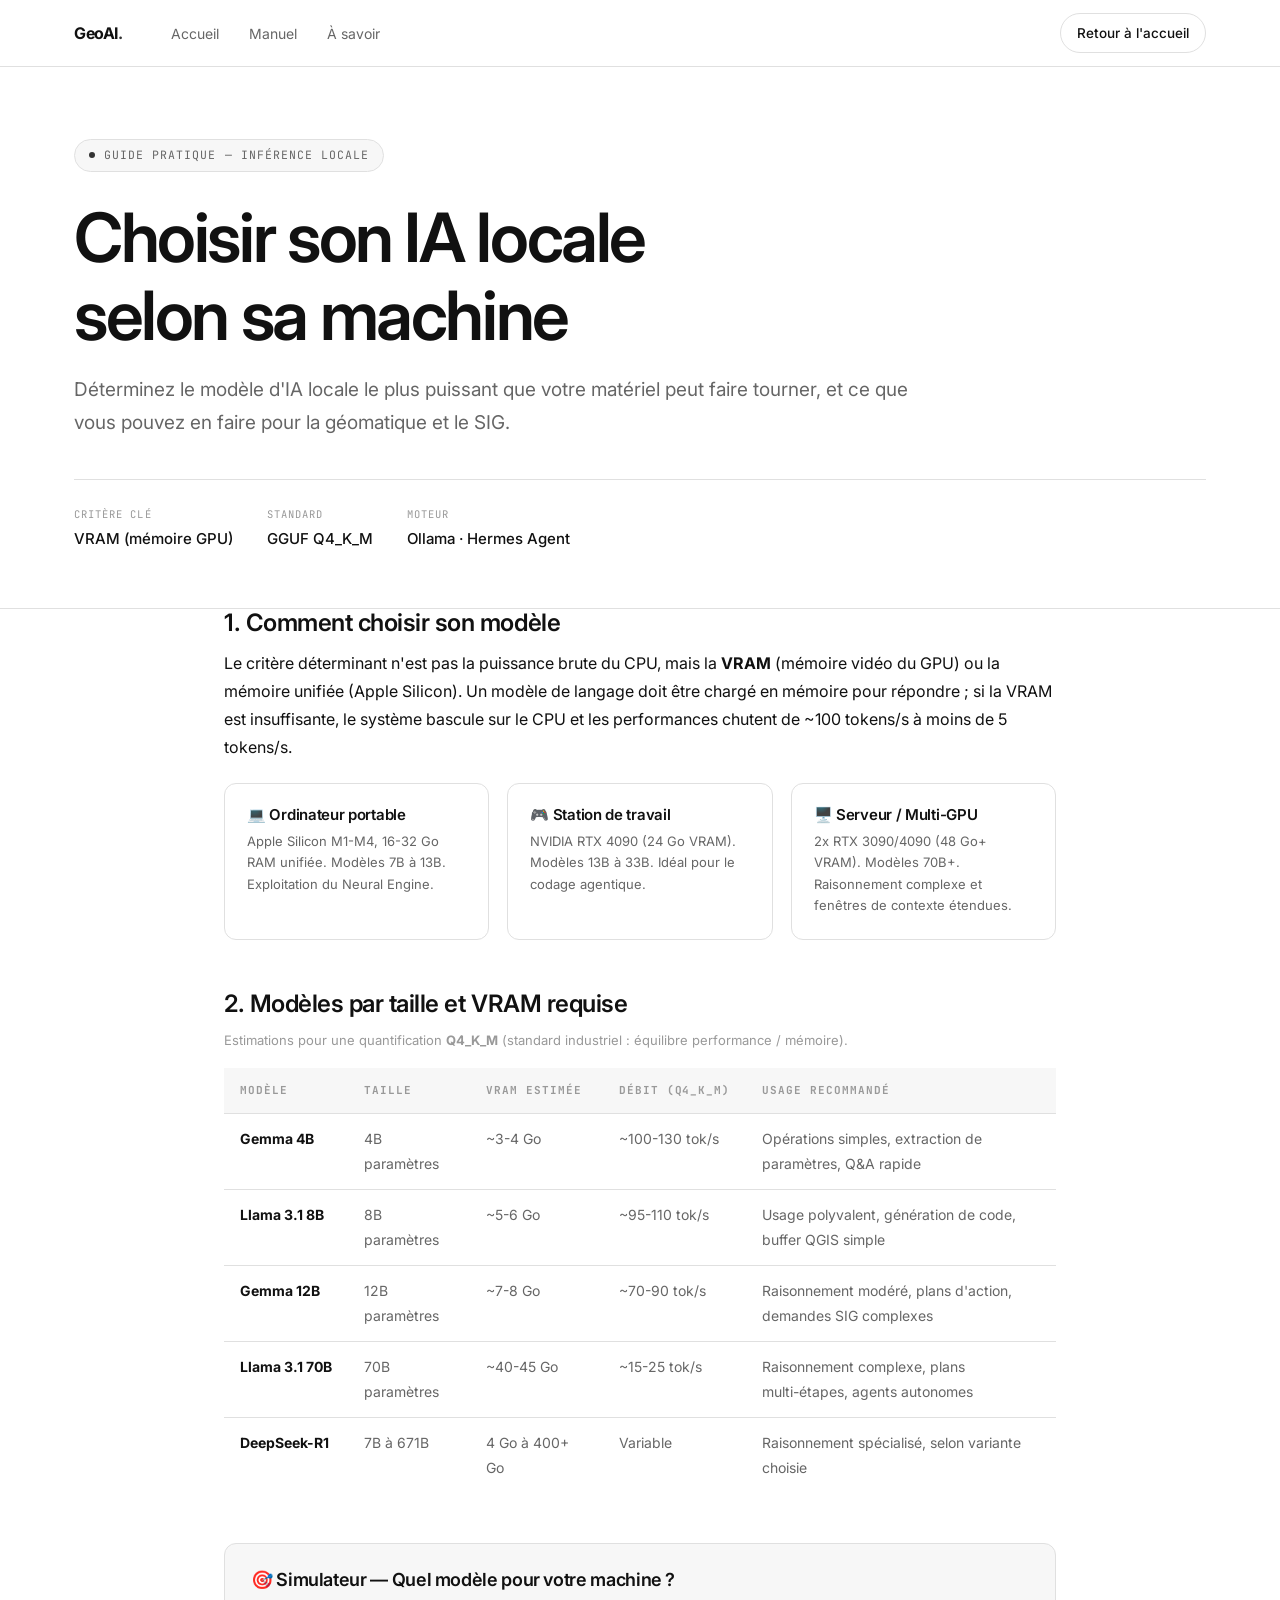
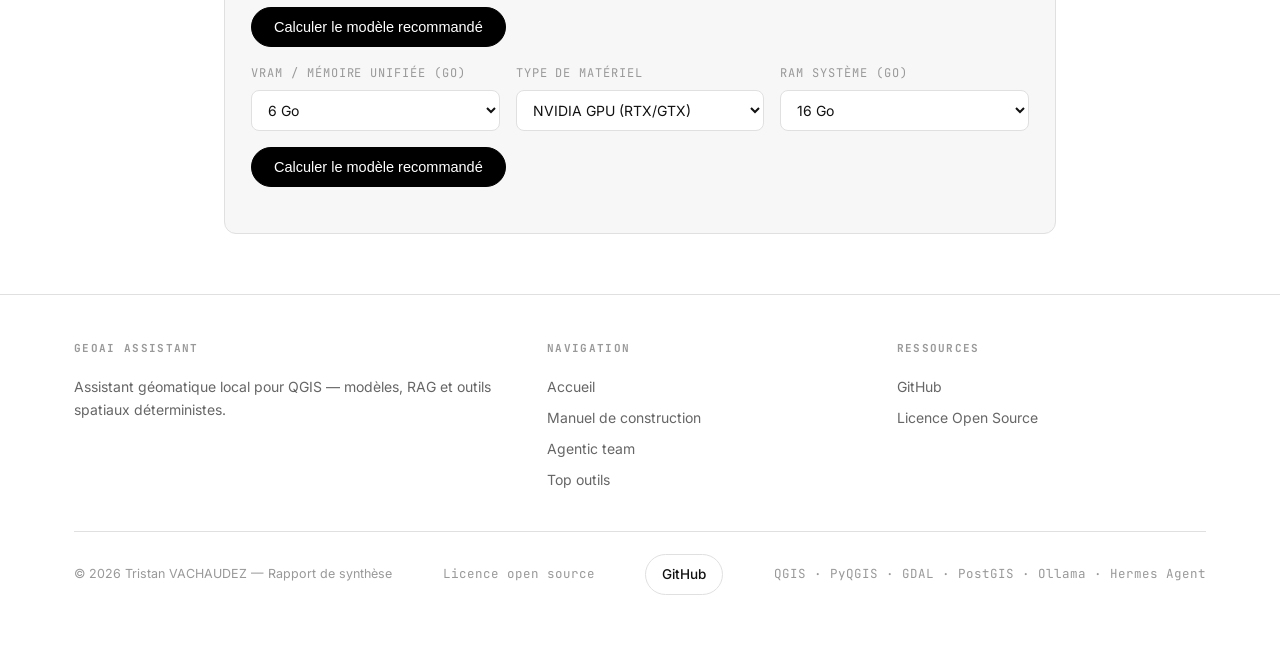
==== choix-ia-locale.html @ 1303be0d "Add files via upload" ====
<!DOCTYPE html>
<html lang="fr">
<head>
  <meta charset="UTF-8" />
  <meta name="viewport" content="width=device-width, initial-scale=1.0" />
  <title>Choisir son IA locale — Selon sa machine et ses besoins</title>
  <meta name="description" content="Guide pour choisir un modèle d'IA locale selon son matériel (VRAM, RAM, GPU) et simulateur interactif pour trouver le modèle le plus puissant adapté." />
  <link rel="preconnect" href="https://fonts.googleapis.com">
  <link rel="preconnect" href="https://fonts.gstatic.com" crossorigin>
  <link href="https://fonts.googleapis.com/css2?family=Inter:wght@400;500;600;700;800&family=JetBrains+Mono:wght@400;500;700&display=swap" rel="stylesheet">
  <link rel="stylesheet" href="css/style.css" />
  <style>
    /* Simulateur spécifique */
    .simulator {
      background: var(--surface);
      border: 1px solid var(--line);
      border-radius: var(--r-lg);
      padding: 26px;
      margin-top: 30px;
    }
    .simulator h3 {
      font-size: 18px;
      margin-bottom: 16px;
      color: var(--text);
    }
    .sim-form {
      display: grid;
      grid-template-columns: repeat(auto-fit, minmax(200px, 1fr));
      gap: 16px;
      margin-bottom: 20px;
    }
    .sim-field {
      display: flex;
      flex-direction: column;
      gap: 6px;
    }
    .sim-field label {
      font-size: 12px;
      font-family: var(--mono);
      text-transform: uppercase;
      letter-spacing: .08em;
      color: var(--text-3);
    }
    .sim-field select, .sim-field input {
      padding: 10px 12px;
      border: 1px solid var(--line);
      border-radius: var(--r-md);
      background: #fff;
      font-size: 14px;
      color: var(--text);
      font-family: var(--sans);
    }
    .sim-btn {
      grid-column: 1 / -1;
      width: fit-content;
    }
    .sim-result {
      margin-top: 24px;
      padding: 20px;
      background: #fff;
      border: 1px solid var(--line);
      border-radius: var(--r-lg);
      display: none;
    }
    .sim-result.show { display: block; }
    .result-badge {
      display: inline-flex;
      align-items: center;
      gap: 8px;
      padding: 6px 12px;
      background: var(--ink);
      color: #fff;
      border-radius: var(--r-pill);
      font-size: 12px;
      font-weight: 700;
      font-family: var(--mono);
      letter-spacing: .06em;
      margin-bottom: 12px;
    }
    .result-model {
      font-size: 26px;
      font-weight: 800;
      letter-spacing: -0.02em;
      margin-bottom: 6px;
      color: var(--text);
    }
    .result-vram {
      font-family: var(--mono);
      font-size: 13px;
      color: var(--text-3);
      margin-bottom: 16px;
    }
    .result-tasks {
      margin-top: 16px;
    }
    .result-tasks h4 {
      font-size: 14px;
      color: var(--text-3);
      text-transform: uppercase;
      letter-spacing: .08em;
      margin-bottom: 10px;
      font-family: var(--mono);
    }
    .result-tasks ul {
      list-style: none;
      padding: 0;
      margin: 0;
      display: grid;
      grid-template-columns: repeat(auto-fit, minmax(200px, 1fr));
      gap: 10px;
    }
    .result-tasks li {
      font-size: 13px;
      color: var(--text-2);
      padding: 8px 12px;
      background: #f7f7f7;
      border: 1px solid var(--line);
      border-radius: var(--r-md);
    }
    .warning {
      margin-top: 16px;
      font-size: 12.5px;
      color: var(--text-3);
      font-style: italic;
    }
  </style>
</head>
<body>

  <!-- ===================== NAV ===================== -->
  <header class="nav">
    <div class="wrap nav-in">
      <a href="index.html" class="brand">
        <div>GeoAI<span>.</span></div>
      </a>
      <ul class="nav-links">
        <li><a href="index.html">Accueil</a></li>
        <li><a href="manuel.html">Manuel</a></li>
        <li class="dropdown">
          <a href="#" class="dropdown-toggle">À savoir</a>
          <ul class="dropdown-menu">
            <li><a href="top-outils.html">Top outils</a></li>
            <li><a href="agentic-team.html">Agentic team</a></li>
            <li><a href="choix-ia-locale.html" class="active">Choisir son IA locale</a></li>
          </ul>
        </li>
      </ul>
      <div class="nav-right">
        <a href="index.html" class="btn btn-ghost btn-sm">Retour à l'accueil</a>
      </div>
    </div>
  </header>

  <!-- ===================== HERO ===================== -->
  <section class="hero" style="padding: 72px 0 56px; border-bottom: 1px solid var(--line);">
    <div class="wrap hero-inner">
      <span class="eyebrow"><span class="dot"></span>Guide pratique — Inférence locale</span>
      <h1>Choisir son IA locale<br>selon sa machine</h1>
      <p class="lead" style="max-width: 72ch;">
        Déterminez le modèle d'IA locale le plus puissant que votre matériel peut faire tourner, et ce que vous pouvez en faire pour la géomatique et le SIG.
      </p>
      <div class="hero-meta" style="margin-top: 40px;">
        <div class="m"><div class="k">Critère clé</div><div class="v">VRAM (mémoire GPU)</div></div>
        <div class="m"><div class="k">Standard</div><div class="v">GGUF Q4_K_M</div></div>
        <div class="m"><div class="k">Moteur</div><div class="v">Ollama · Hermes Agent</div></div>
      </div>
    </div>
  </section>

  <!-- ===================== CONTENU ===================== -->
  <main class="wrap" style="max-width: 880px;">
    <article style="margin-bottom: 60px; line-height: 1.75;">

      <section id="choisir" style="margin-bottom: 50px;">
        <h2 style="font-size: 24px; margin-bottom: 12px;">1. Comment choisir son modèle</h2>
        <p>
          Le critère déterminant n'est pas la puissance brute du CPU, mais la <strong>VRAM</strong> (mémoire vidéo du GPU) ou la mémoire unifiée (Apple Silicon). Un modèle de langage doit être chargé en mémoire pour répondre ; si la VRAM est insuffisante, le système bascule sur le CPU et les performances chutent de ~100 tokens/s à moins de 5 tokens/s.
        </p>
        <div class="grid g3" style="margin-top: 22px;">
          <div class="card" style="padding: 22px;">
            <h4 style="font-size: 15px; margin-bottom: 8px;">💻 Ordinateur portable</h4>
            <p style="font-size: 13px; color: var(--text-2);">
              Apple Silicon M1-M4, 16-32 Go RAM unifiée. Modèles 7B à 13B. Exploitation du Neural Engine.
            </p>
          </div>
          <div class="card" style="padding: 22px;">
            <h4 style="font-size: 15px; margin-bottom: 8px;">🎮 Station de travail</h4>
            <p style="font-size: 13px; color: var(--text-2);">
              NVIDIA RTX 4090 (24 Go VRAM). Modèles 13B à 33B. Idéal pour le codage agentique.
            </p>
          </div>
          <div class="card" style="padding: 22px;">
            <h4 style="font-size: 15px; margin-bottom: 8px;">🖥️ Serveur / Multi-GPU</h4>
            <p style="font-size: 13px; color: var(--text-2);">
              2x RTX 3090/4090 (48 Go+ VRAM). Modèles 70B+. Raisonnement complexe et fenêtres de contexte étendues.
            </p>
          </div>
        </div>
      </section>

      <section id="tableau" style="margin-bottom: 50px;">
        <h2 style="font-size: 24px; margin-bottom: 12px;">2. Modèles par taille et VRAM requise</h2>
        <p style="font-size: 13px; color: var(--text-3); margin-bottom: 16px;">
          Estimations pour une quantification <strong>Q4_K_M</strong> (standard industriel : équilibre performance / mémoire).
        </p>
        <table>
          <thead>
            <tr>
              <th>Modèle</th>
              <th>Taille</th>
              <th>VRAM estimée</th>
              <th>Débit (Q4_K_M)</th>
              <th>Usage recommandé</th>
            </tr>
          </thead>
          <tbody>
            <tr>
              <td><strong>Gemma 4B</strong></td>
              <td>4B paramètres</td>
              <td>~3-4 Go</td>
              <td>~100-130 tok/s</td>
              <td>Opérations simples, extraction de paramètres, Q&A rapide</td>
            </tr>
            <tr>
              <td><strong>Llama 3.1 8B</strong></td>
              <td>8B paramètres</td>
              <td>~5-6 Go</td>
              <td>~95-110 tok/s</td>
              <td>Usage polyvalent, génération de code, buffer QGIS simple</td>
            </tr>
            <tr>
              <td><strong>Gemma 12B</strong></td>
              <td>12B paramètres</td>
              <td>~7-8 Go</td>
              <td>~70-90 tok/s</td>
              <td>Raisonnement modéré, plans d'action, demandes SIG complexes</td>
            </tr>
            <tr>
              <td><strong>Llama 3.1 70B</strong></td>
              <td>70B paramètres</td>
              <td>~40-45 Go</td>
              <td>~15-25 tok/s</td>
              <td>Raisonnement complexe, plans multi-étapes, agents autonomes</td>
            </tr>
            <tr>
              <td><strong>DeepSeek-R1</strong></td>
              <td>7B à 671B</td>
              <td>4 Go à 400+ Go</td>
              <td>Variable</td>
              <td>Raisonnement spécialisé, selon variante choisie</td>
            </tr>
          </tbody>
        </table>
      </section>

      <!-- SIMULATEUR -->
      <section id="simulateur">
        <div class="simulator">
          <h3>🎯 Simulateur — Quel modèle pour votre machine ?</h3>
          <button type="button" id="btn-calculer-2" class="btn btn-primary" style="margin-bottom: 16px;">Calculer le modèle recommandé</button>
          <div class="sim-form">
            <div class="sim-field">
              <label for="vram">VRAM / Mémoire unifiée (Go)</label>
              <select id="vram">
                <option value="2">2 Go</option>
                <option value="4">4 Go</option>
                <option value="6" selected>6 Go</option>
                <option value="8">8 Go</option>
                <option value="12">12 Go</option>
                <option value="16">16 Go</option>
                <option value="24">24 Go</td>
                <option value="32">32 Go</option>
                <option value="48">48 Go+</option>
              </select>
            </div>
            <div class="sim-field">
              <label for="materiel">Type de matériel</label>
              <select id="materiel">
                <option value="nvidia" selected>NVIDIA GPU (RTX/GTX)</option>
                <option value="apple">Apple Silicon (M1/M2/M3/M4)</option>
                <option value="cpu">CPU uniquement</option>
              </select>
            </div>
            <div class="sim-field">
              <label for="ram">RAM système (Go)</label>
              <select id="ram">
                <option value="8">8 Go</option>
                <option value="16" selected>16 Go</option>
                <option value="32">32 Go</option>
                <option value="64">64 Go+</option>
              </select>
            </div>
            <button type="button" id="btn-calculer" class="btn btn-primary sim-btn">Calculer le modèle recommandé</button>
          </div>

          <div id="resultat" class="sim-result">
            <div class="result-badge" id="badge">Modèle recommandé</div>
            <div class="result-model" id="modele">—</div>
            <div class="result-vram" id="vramInfo">VRAM nécessaire : —</div>
            <div class="result-tasks">
              <h4>Ce que vous pouvez en faire</h4>
              <ul id="taches">
              </ul>
            </div>
            <div class="warning">
              💡 Conseil : commencez par un modèle léger (4B-8B) pour valider votre pipeline, puis montez en puissance selon vos besoins.
            </div>
          </div>
        </div>
      </section>

    </article>
  </main>

  <!-- ===================== FOOTER ===================== -->
  <footer>
    <div class="wrap">
      <div class="foot-grid">
        <div>
          <h5>GeoAI Assistant</h5>
          <span>Assistant géomatique local pour QGIS — modèles, RAG et outils spatiaux déterministes.</span>
        </div>
        <div>
          <h5>Navigation</h5>
          <a href="index.html">Accueil</a>
          <a href="manuel.html">Manuel de construction</a>
          <a href="agentic-team.html">Agentic team</a>
          <a href="top-outils.html">Top outils</a>
        </div>
        <div>
          <h5>Ressources</h5>
          <a href="https://github.com/Tristan14123" target="_blank" rel="noopener noreferrer">GitHub</a>
          <a href="#">Licence Open Source</a>
        </div>
      </div>
      <div class="foot-bottom">
        <span>© 2026 Tristan VACHAUDEZ — Rapport de synthèse</span>
        <span class="mono">Licence open source</span>
        <a href="https://github.com/Tristan14123" target="_blank" rel="noopener noreferrer" class="btn btn-sm btn-ghost">GitHub</a>
        <span class="mono">QGIS · PyQGIS · GDAL · PostGIS · Ollama · Hermes Agent</span>
      </div>
    </div>
  </footer>

  <script>
    document.addEventListener('DOMContentLoaded', function() {
      const btn = document.getElementById('btn-calculer');
      const resultat = document.getElementById('resultat');
      const badge = document.getElementById('badge');
      const modele = document.getElementById('modele');
      const vramInfo = document.getElementById('vramInfo');
      const taches = document.getElementById('taches');

      const recommandations = [
        { vramMax: 3, materiel: 'cpu', modele: 'Gemma 4B (quantifié)', vram: '~2-3 Go', taches: [
          'Extraction de paramètres depuis du langage naturel',
          'Résumé de documents SIG courts',
          'Questions-réponses simples sur vos données',
          'Génération de requêtes SQL basiques'
        ]},
        { vramMax: 5, materiel: 'nvidia', modele: 'Llama 3.1 8B (Q4_K_M)', vram: '~5-6 Go', taches: [
          'Génération de code Python pour PyQGIS',
          'Opérations SIG simples (buffer, clip, reprojection)',
          'Extraction d\'entités depuis des documents',
          'Assistant conversationnel léger'
        ]},
        { vramMax: 5, materiel: 'apple', modele: 'Gemma 12B (Q4_K_M)', vram: '~7-8 Go', taches: [
          'Raisonnement modéré sur des demandes SIG',
          'Génération de plans d\'action structurés',
          'Analyse de petits jeux de données géospatiales',
          'Assistant conversationnel intermédiaire'
        ]},
        { vramMax: 5, materiel: 'cpu', modele: 'Gemma 4B (Q4_K_M)', vram: '~3-4 Go (RAM)', taches: [
          'Extraction de paramètres simples',
          'Requêtes en langage naturel sur des données tabulaires',
          'Génération de scripts SIG basiques'
        ]},
        { vramMax: 9, materiel: 'nvidia', modele: 'Gemma 12B (Q4_K_M)', vram: '~7-8 Go', taches: [
          'Demandes SIG complexes (plusieurs opérations)',
          'Génération de plans de traitement multi-étapes',
          'Analyse topologique modérée',
          'Routage entre modèles légers et lourds'
        ]},
        { vramMax: 9, materiel: 'apple', modele: 'Llama 3.1 8B (Q4_K_M)', vram: '~5-6 Go', taches: [
          'Usage polyvalent (code, analyse, Q&A)',
          'Génération de scripts Python/SIG',
          'Assistant conversationnel robuste'
        ]},
        { vramMax: 9, materiel: 'cpu', modele: 'Llama 3.1 8B (Q4_K_M)', vram: '~5-6 Go (RAM)', taches: [
          'Génération de code et scripts SIG',
          'Analyse de données géographiques modérée',
          'Assistant de développement local'
        ]},
        { vramMax: 17, materiel: 'nvidia', modele: 'Llama 3.1 70B (Q4_K_M)', vram: '~40-45 Go', taches: [
          'Raisonnement complexe sur des pipelines SIG',
          'Plans d\'action multi-étapes avec validation',
          'Orchestration d\'agents géospatiaux',
          'Génération de code avancé et débogage'
        ]},
        { vramMax: 17, materiel: 'apple', modele: 'Llama 3.1 70B (Q4_K_M)', vram: '~40-45 Go (mémoire unifiée)', taches: [
          'Analyse géospatiale avancée',
          'Agents autonomes avec mémoire persistante',
          'Modélisation spatio-temporelle complexe'
        ]},
        { vramMax: 17, materiel: 'cpu', modele: 'Gemma 12B (Q4_K_M)', vram: '~7-8 Go (RAM)', taches: [
          'Demandes SIG complexes',
          'Génération de plans structurés',
          'Analyse modérée de données géographiques'
        ]},
        { vramMax: 999, materiel: 'nvidia', modele: 'Llama 3.1 70B ou DeepSeek-R1 (distillé)', vram: '~40-80+ Go', taches: [
          'Agents autonomes 24/7 avec orchestration multi-agents',
          'Raisonnement de niveau expert sur le territoire',
          'Génération de pipelines SIG complets et autonomes',
          'Mémoire procédurale et Skills Hub (agentskills.io)'
        ]},
        { vramMax: 999, materiel: 'apple', modele: 'Llama 3.1 70B ou cluster de modèles 13B+', vram: '~40-64 Go (mémoire unifiée)', taches: [
          'Infrastructure d\'agents géomatiques autonome',
          'Analyse territoriale complexe et prédictive',
          'Orchestration de traitements SIG lourds'
        ]},
        { vramMax: 999, materiel: 'cpu', modele: 'Llama 3.1 8B (Q4_K_M)', vram: '~5-6 Go (RAM)', taches: [
          'Usage polyvalent limité par la vitesse CPU',
          'Développement et tests locaux',
          'Assistant de codage SIG léger'
        ]}
      ];

      btn.addEventListener('click', function() {
        const vram = parseInt(document.getElementById('vram').value);
        const materiel = document.getElementById('materiel').value;
        const ram = parseInt(document.getElementById('ram').value);

        // Trouver la meilleure recommandation
        let meilleure = null;
        for (const r of recommandations) {
          if (vram >= (r.vramMax - 2) && vram <= r.vramMax && r.materiel === materiel) {
            meilleure = r;
            break;
          }
        }

        // Fallback : prendre la plus proche en VRAM quelle que soit la matière
        if (!meilleure) {
          for (const r of recommandations) {
            if (r.materiel === materiel && vram <= r.vramMax) {
              meilleure = r;
              break;
            }
          }
        }
        if (!meilleure) {
          // Dernier recours : le plus petit modèle
          meilleure = recommandations[0];
        }

        badge.textContent = 'Modèle recommandé';
        modele.textContent = meilleure.modele;
        vramInfo.textContent = 'VRAM nécessaire : ' + meilleure.vram;
        taches.innerHTML = meilleure.taches.map(t => '<li>' + t + '</li>').join('');

        resultat.classList.add('show');
        resultat.scrollIntoView({ behavior: 'smooth', block: 'start' });
      });
    });
  </script>
</body>
</html>
---- css/style.css ----
/* ============================================================
   GeoAI Assistant — Design System
   Thème : blanc épuré · notice technique · manuel LEGO
   ============================================================ */

:root {
  /* surfaces */
  --bg:        #ffffff;
  --surface:   #f7f7f7;
  --panel:     #ffffff;
  --panel-2:   #f2f2f2;

  /* lines */
  --line:      #e0e0e0;
  --line-strong: #cccccc;
  --line-hover: #b8b8b8;

  /* ink */
  --text:      #111111;
  --text-2:    #666666;
  --text-3:    #999999;

  /* accent — noir / gris pour le côté notice technique */
  --ink:       #000000;
  --ink-2:     #333333;

  /* geometry */
  --r-sm: 6px;
  --r-md: 8px;
  --r-lg: 12px;
  --r-pill: 999px;

  /* rhythm */
  --space: 8px;
  --wrap: 1180px;

  /* type */
  --sans: 'Inter', system-ui, -apple-system, 'Segoe UI', Roboto, sans-serif;
  --mono: 'JetBrains Mono', ui-monospace, SFMono-Regular, Menlo, Consolas, monospace;

  /* shadows */
  --shadow-1: 0 1px 2px rgba(0,0,0,.04);
  --shadow-2: 0 8px 24px -8px rgba(0,0,0,.06);
}

* { box-sizing: border-box; }

html { scroll-behavior: smooth; }

body {
  margin: 0;
  background: var(--bg);
  color: var(--text);
  font-family: var(--sans);
  font-size: 16px;
  line-height: 1.65;
  -webkit-font-smoothing: antialiased;
  overflow-x: hidden;
}

::selection { background: rgba(0,0,0,.12); }

h1, h2, h3, h4 { margin: 0; font-weight: 600; letter-spacing: -0.02em; line-height: 1.15; }
p { margin: 0; }
a { color: inherit; text-decoration: none; }
ul { margin: 0; padding: 0; list-style: none; }

.wrap { width: 100%; max-width: var(--wrap); margin: 0 auto; padding: 0 24px; }
.wrap-wide { max-width: 1400px; }

/* ============================ NAV ============================ */
.nav {
  position: sticky;
  top: 0;
  z-index: 50;
  background: var(--bg);
  border-bottom: 1px solid var(--line);
}
.nav-in {
  display: flex;
  align-items: center;
  gap: 28px;
  height: 66px;
}
.brand { display: flex; align-items: center; gap: 11px; font-weight: 700; letter-spacing: -0.03em; }
.brand-mark {
  width: 34px; height: 34px; border-radius: 9px;
  display: grid; place-items: center;
  background: var(--surface);
  color: var(--text); font-family: var(--mono); font-weight: 700; font-size: 15px;
  border: 1px solid var(--line);
}
.brand span { color: var(--ink-2); }

.nav-links { display: flex; gap: 4px; margin-left: 8px; }
.nav-links a {
  padding: 7px 13px;
  border-radius: var(--r-pill);
  font-size: 14px;
  color: var(--text-2);
  white-space: nowrap;
  transition: .18s;
}
.nav-links a:hover { color: var(--text); background: var(--surface); }

/* Dropdown "À savoir" */
.dropdown { position: relative; }
.dropdown-toggle { cursor: pointer; }
.dropdown-menu {
  display: none;
  position: absolute;
  top: 100%;
  left: 0;
  min-width: 160px;
  background: var(--bg);
  border: 1px solid var(--line);
  border-radius: var(--r-md);
  box-shadow: var(--shadow-2);
  z-index: 60;
  margin-top: 6px;
}
.dropdown-menu a {
  display: block;
  padding: 8px 14px;
  font-size: 14px;
  color: var(--text-2);
  border-radius: var(--r-md);
  white-space: nowrap;
}
.dropdown-menu a:hover {
  background: var(--surface);
  color: var(--text);
}
.dropdown:hover .dropdown-menu { display: block; }

.nav-right { margin-left: auto; display: flex; align-items: center; gap: 14px; }

.burger { display: none; background: none; border: 1px solid var(--line); border-radius: 8px; padding: 8px; cursor: pointer; }
.burger span { display: block; width: 18px; height: 2px; background: var(--text); margin: 4px 0; border-radius: 2px; }

/* ============================ BUTTONS ============================ */
.btn {
  display: inline-flex; align-items: center; gap: 9px;
  padding: 11px 22px;
  border-radius: var(--r-pill);
  font-size: 14.5px; font-weight: 500;
  border: 1px solid var(--line);
  cursor: pointer; transition: .2s;
  white-space: nowrap;
  background: var(--bg);
  color: var(--text);
}
.btn-primary {
  background: var(--ink);
  color: #fff;
  border-color: var(--ink);
}
.btn-primary:hover { background: var(--ink-2); transform: translateY(-1px); }
.btn-ghost { background: transparent; color: var(--text); border-color: var(--line); }
.btn-ghost:hover { background: var(--surface); border-color: var(--text-2); }
.btn-sm { padding: 8px 16px; font-size: 13.5px; }

/* ============================ HERO ============================ */
.hero {
  position: relative;
  padding: 92px 0 78px;
  overflow: hidden;
  border-bottom: 1px solid var(--line);
}
.hero-inner { position: relative; z-index: 2; }

.eyebrow {
  display: inline-flex; align-items: center; gap: 9px;
  padding: 6px 14px;
  border-radius: var(--r-pill);
  border: 1px solid var(--line);
  background: var(--surface);
  font-family: var(--mono); font-size: 11.5px; letter-spacing: .09em;
  text-transform: uppercase; color: var(--text-2);
}
.eyebrow .dot { width: 6px; height: 6px; border-radius: 50%; background: var(--ink-2); }

.hero h1 {
  margin: 26px 0 20px;
  font-size: clamp(38px, 6vw, 68px);
  font-weight: 600;
  letter-spacing: -0.035em;
  max-width: 16ch;
}
.hero h1 .a { color: var(--ink-2); }
.hero h1 .t { color: var(--ink-2); }

.hero .lead {
  font-size: clamp(16px, 2vw, 19px);
  color: var(--text-2);
  max-width: 64ch;
  line-height: 1.7;
}
.hero .lead strong { color: var(--text); font-weight: 600; }

.hero-cta { display: flex; flex-wrap: wrap; gap: 12px; margin-top: 32px; }

.hero-meta {
  display: flex; flex-wrap: wrap; gap: 34px;
  margin-top: 52px; padding-top: 26px;
  border-top: 1px solid var(--line);
}
.hero-meta .m .k { font-family: var(--mono); font-size: 10.5px; letter-spacing: .1em; text-transform: uppercase; color: var(--text-3); }
.hero-meta .m .v { font-size: 15px; color: var(--text); margin-top: 4px; font-weight: 500; }

/* ============================ SECTIONS ============================ */
.section { padding: 88px 0; position: relative; z-index: 2; }
.section + .section { border-top: 1px solid var(--line); }

.section-bg { background: var(--surface); }

.sec-head { margin-bottom: 44px; }
.sec-label {
  font-family: var(--mono); font-size: 11.5px; letter-spacing: .14em;
  text-transform: uppercase; color: var(--ink-2);
  display: flex; align-items: center; gap: 12px;
}
.sec-label::after { content: ""; height: 1px; flex: 0 0 48px; background: var(--line); }
.sec-title { font-size: clamp(26px, 3.4vw, 40px); margin-top: 14px; letter-spacing: -0.03em; max-width: 24ch; }
.sec-desc { color: var(--text-2); margin-top: 16px; max-width: 78ch; font-size: 16px; }

/* ============================ CARDS / GRID ============================ */
.grid { display: grid; gap: 18px; }
.g2 { grid-template-columns: repeat(2, 1fr); }
.g3 { grid-template-columns: repeat(3, 1fr); }
.g4 { grid-template-columns: repeat(4, 1fr); }

.card {
  background: var(--panel);
  border: 1px solid var(--line);
  border-radius: var(--r-lg);
  padding: 26px;
  position: relative;
  transition: .22s;
}
.card:hover { border-color: var(--line-hover); transform: translateY(-3px); box-shadow: var(--shadow-2); }
.card .ico {
  width: 40px; height: 40px; border-radius: 11px;
  display: grid; place-items: center;
  background: var(--surface);
  border: 1px solid var(--line);
  font-family: var(--mono); font-size: 15px; color: var(--ink-2);
  margin-bottom: 18px;
}
.card h3 { font-size: 18px; margin-bottom: 9px; }
.card p { color: var(--text-2); font-size: 14.5px; line-height: 1.65; }
.card .tag {
  display: inline-block; margin-top: 16px;
  font-family: var(--mono); font-size: 10.5px; letter-spacing: .08em; text-transform: uppercase;
  color: var(--text-3);
}

/* ============================ PROBLEMATIQUE ============================ */
.problem {
  background: var(--panel-2);
  border: 1px solid var(--line);
  border-radius: var(--r-lg);
  padding: 32px;
  position: relative;
  overflow: hidden;
}
.problem .plabel { font-family: var(--mono); font-size: 11px; letter-spacing: .14em; text-transform: uppercase; color: var(--ink-2); margin-bottom: 14px; }
.problem blockquote { margin: 0; font-size: clamp(18px, 2.4vw, 24px); font-weight: 500; line-height: 1.45; letter-spacing: -0.015em; max-width: 62ch; }

/* ============================ HYPOTHESES ============================ */
.hypo {
  border-radius: var(--r-md);
  padding: 22px 24px;
  border: 1px solid var(--line);
  background: var(--panel);
  display: flex; gap: 18px; align-items: flex-start;
}
.hypo .badge {
  flex: 0 0 auto;
  font-family: var(--mono); font-size: 13px; font-weight: 700;
  padding: 5px 12px; border-radius: var(--r-pill);
  letter-spacing: .04em;
  background: var(--surface);
  color: var(--ink-2);
}
.hypo h4 { font-size: 15.5px; margin-bottom: 5px; }
.hypo p { font-size: 14px; color: var(--text-2); line-height: 1.6; }

/* ============================ STATS ============================ */
.stats { display: grid; grid-template-columns: repeat(4, 1fr); gap: 18px; }
.stat {
  background: var(--panel); border: 1px solid var(--line);
  border-radius: var(--r-md); padding: 22px;
}
.stat .n { font-size: clamp(28px, 3.4vw, 40px); font-weight: 600; letter-spacing: -0.03em; color: var(--text); font-variant-numeric: tabular-nums; }
.stat .l { font-size: 13.5px; color: var(--text-2); margin-top: 6px; line-height: 1.5; }

/* ============================ ARCHITECTURE DIAGRAM ============================ */
.arch {
  background: var(--surface);
  border: 1px solid var(--line);
  border-radius: var(--r-lg);
  padding: 30px;
  position: relative;
}
.arch svg { width: 100%; height: auto; display: block; }
.arch-cap { text-align: center; font-size: 12.5px; color: var(--text-3); margin-top: 18px; font-family: var(--mono); letter-spacing: .04em; }

.legend { display: flex; flex-wrap: wrap; gap: 22px; justify-content: center; margin-top: 24px; }
.legend .li { display: flex; align-items: center; gap: 9px; font-size: 13px; color: var(--text-2); }
.legend .sw { width: 11px; height: 11px; border-radius: 3px; background: var(--text-2); }

/* ============================ TABLE ============================ */
.tbl-wrap { overflow-x: auto; border: 1px solid var(--line); border-radius: var(--r-md); }
table { width: 100%; border-collapse: collapse; font-size: 14px; min-width: 620px; }
thead th {
  background: var(--surface);
  text-align: left;
  padding: 13px 16px;
  font-family: var(--mono); font-size: 11px; letter-spacing: .09em; text-transform: uppercase;
  color: var(--text-3);
  border-bottom: 1px solid var(--line);
  white-space: nowrap;
}
tbody td { padding: 13px 16px; border-bottom: 1px solid var(--line); color: var(--text-2); vertical-align: top; }
tbody tr:last-child td { border-bottom: none; }
tbody tr:hover { background: var(--surface); }
tbody td:first-child { color: var(--text); font-weight: 500; white-space: nowrap; }

.pill { display: inline-block; padding: 3px 10px; border-radius: var(--r-pill); font-size: 11.5px; font-weight: 500; font-family: var(--mono); background: var(--surface); color: var(--ink-2); border: 1px solid var(--line); }
.pill.teal  { color: var(--ink-2); }
.pill.amber { color: var(--ink-2); }
.pill.rose  { color: var(--ink-2); }
.pill.green { color: var(--ink-2); }
.pill.violet{ color: var(--ink-2); }

/* ============================ CHARTS ============================ */
.chart-card { background: var(--panel); border: 1px solid var(--line); border-radius: var(--r-lg); padding: 26px; }
.chart-title { font-size: 15px; font-weight: 600; margin-bottom: 4px; }
.chart-sub { font-size: 13px; color: var(--text-3); margin-bottom: 24px; }

.bars { display: flex; flex-direction: column; gap: 16px; }
.bar-row { display: grid; grid-template-columns: 190px 1fr 70px; align-items: center; gap: 14px; }
.bar-row .bl { font-size: 13.5px; color: var(--text-2); }
.bar-track { height: 12px; border-radius: 6px; background: var(--surface); overflow: hidden; border: 1px solid var(--line); }
.bar-fill { height: 100%; border-radius: 6px; background: var(--ink-2); }
.bar-row .bv { font-family: var(--mono); font-size: 13px; color: var(--text); text-align: right; font-variant-numeric: tabular-nums; }

/* donut */
.donut-wrap { display: flex; align-items: center; gap: 30px; flex-wrap: wrap; }
.donut { position: relative; width: 168px; height: 168px; flex: 0 0 auto; }
.donut svg { transform: rotate(-90deg); }
.donut .center { position: absolute; inset: 0; display: grid; place-items: center; text-align: center; }
.donut .center .cv { font-size: 30px; font-weight: 600; letter-spacing: -0.02em; }
.donut .center .cl { font-size: 11px; color: var(--text-3); font-family: var(--mono); letter-spacing: .05em; }

/* ============================ METRICS ============================ */
.metric { background: var(--panel); border: 1px solid var(--line); border-radius: var(--r-md); padding: 22px; }
.metric .code {
  font-family: var(--mono); font-size: 13px; color: var(--ink-2);
  background: var(--surface); border: 1px solid var(--line);
  border-radius: 7px; padding: 8px 12px; display: inline-block; margin-bottom: 14px;
}
.metric h4 { font-size: 15px; margin-bottom: 7px; }
.metric p { font-size: 13.5px; color: var(--text-2); line-height: 1.6; }

/* ============================ PIPELINE ============================ */
.pipe { display: flex; align-items: stretch; gap: 0; flex-wrap: wrap; }
.pipe-step {
  flex: 1 1 150px;
  background: var(--panel); border: 1px solid var(--line);
  padding: 20px 18px; position: relative;
}
.pipe-step:first-child { border-radius: var(--r-md) 0 0 var(--r-md); }
.pipe-step:last-child { border-radius: 0 var(--r-md) var(--r-md) 0; }
.pipe-step .pn { font-family: var(--mono); font-size: 11px; color: var(--ink-2); letter-spacing: .08em; }
.pipe-step h4 { font-size: 14.5px; margin: 8px 0 6px; }
.pipe-step p { font-size: 12.5px; color: var(--text-2); line-height: 1.55; }
.pipe-step:not(:last-child)::after {
  content: "→";
  position: absolute; right: -9px; top: 50%; transform: translateY(-50%);
  color: var(--text-3); font-size: 16px; z-index: 3;
}

/* ============================ COMPARISON ============================ */
.vs { display: grid; grid-template-columns: 1fr 1fr; gap: 18px; }
.vs-col { border-radius: var(--r-lg); padding: 26px; border: 1px solid var(--line); background: var(--panel); }
.vs-col h4 { font-size: 16px; margin-bottom: 4px; }
.vs-col .sub { font-size: 12.5px; color: var(--text-3); font-family: var(--mono); margin-bottom: 18px; }
.vs-col ul li { font-size: 14px; color: var(--text-2); padding: 8px 0 8px 22px; position: relative; border-bottom: 1px solid var(--line); }
.vs-col ul li:last-child { border-bottom: none; }
.vs-col ul li::before { content: "•"; position: absolute; left: 4px; color: var(--ink-2); }
.vs-col ul li strong { color: var(--text); font-weight: 600; }

/* ============================ ROLE EVOLUTION ============================ */
.role-row {
  display: grid; grid-template-columns: 1fr auto 1fr; gap: 18px; align-items: center;
  padding: 16px 0; border-bottom: 1px solid var(--line);
}
.role-row:last-child { border-bottom: none; }
.role-row .old { font-size: 14.5px; color: var(--text-3); }
.role-row .arrow { color: var(--ink-2); font-size: 18px; }
.role-row .new { font-size: 14.5px; color: var(--text); font-weight: 500; }

/* ============================ CATALOGUE MANUEL (carrousel) ============================ */
.catalogue { margin-top: 8px; }
.catalogue-track {
  display: flex;
  gap: 16px;
  overflow-x: auto;
  scroll-snap-type: x mandatory;
  padding: 8px 0 24px;
  scrollbar-width: thin;
  scrollbar-color: var(--line) var(--surface);
}
.catalogue-track::-webkit-scrollbar { height: 6px; }
.catalogue-track::-webkit-scrollbar-track { background: var(--surface); }
.catalogue-track::-webkit-scrollbar-thumb { background: var(--line); border-radius: 3px; }
.catalogue-track::-webkit-scrollbar-thumb:hover { background: var(--line-hover); }

.catalogue-card {
  flex: 0 0 auto;
  width: 260px;
  scroll-snap-align: start;
  background: var(--panel);
  border: 1px solid var(--line);
  border-radius: var(--r-lg);
  overflow: hidden;
  transition: .22s;
}
.catalogue-card:hover { transform: translateY(-3px); box-shadow: var(--shadow-2); border-color: var(--line-hover); }
.catalogue-img {
  width: 100%;
  height: 160px;
  object-fit: cover;
  display: block;
}
.catalogue-info { padding: 14px 16px; }
.catalogue-num {
  font-family: var(--mono); font-size: 10px; letter-spacing: .08em;
  text-transform: uppercase; color: var(--text-3); display: block; margin-bottom: 6px;
}
.catalogue-card h4 { font-size: 15px; margin-bottom: 6px; }
.catalogue-card p { font-size: 13px; color: var(--text-2); line-height: 1.5; margin: 0; }
.catalogue-hint { font-family: var(--mono); font-size: 11px; color: var(--text-3); margin-top: 12px; }

/* ============================ MANUEL (notice LEGO) ============================ */
.manuel-header {
  background: var(--bg);
  border-bottom: 1px solid var(--line);
  padding: 2rem 0;
  margin-bottom: 2rem;
}
.manuel-header .container {
  display: flex;
  flex-direction: column;
  gap: 0.75rem;
}
.manuel-meta {
  display: flex;
  align-items: center;
  gap: 1rem;
  font-size: 0.8rem;
  color: var(--text-3);
  letter-spacing: 0.05em;
  text-transform: uppercase;
}
.manuel-title {
  font-size: 1.75rem;
  font-weight: 800;
  letter-spacing: -0.01em;
  color: var(--text);
}

.progress-wrap { margin-bottom: 2.5rem; }
.progress-bar {
  height: 2px;
  background: var(--line);
  margin-bottom: 0.75rem;
  overflow: hidden;
}
.progress-fill {
  height: 100%;
  background: var(--ink);
  width: 0%;
  transition: width 0.4s ease;
}
.progress-text {
  display: flex;
  justify-content: space-between;
  font-size: 0.8rem;
  color: var(--text-3);
  font-weight: 500;
  letter-spacing: 0.05em;
}

.notice-step {
  background: var(--panel);
  border: 1px solid var(--line);
  border-radius: var(--r-lg);
  margin-bottom: 2rem;
  overflow: hidden;
  animation: fadeIn 0.3s ease;
}
@keyframes fadeIn {
  from { opacity: 0; transform: translateY(8px); }
  to { opacity: 1; transform: translateY(0); }
}
.notice-step.hidden { display: none; }

.step-head {
  display: flex;
  align-items: center;
  justify-content: space-between;
  padding: 1rem 1.5rem;
  background: var(--surface);
  border-bottom: 1px solid var(--line);
}
.step-meta { display: flex; align-items: center; gap: 0.75rem; }
.step-badge {
  width: 34px; height: 34px; border: 1px solid var(--line);
  border-radius: 4px; display: flex; align-items: center;
  justify-content: center; font-weight: 800; font-size: 1.1rem;
  color: var(--text); background: var(--panel-2);
}
.step-head-text { display: flex; flex-direction: column; }
.step-title { font-size: 1.15rem; font-weight: 700; color: var(--text); }
.step-part {
  font-size: 0.75rem; font-weight: 600; text-transform: uppercase;
  letter-spacing: 0.1em; color: var(--text-3); margin-top: 2px;
}

.step-body { padding: 1.5rem; display: grid; grid-template-columns: 1fr; gap: 1.5rem; }
@media (min-width: 768px) {
  .step-body { grid-template-columns: 1fr 1.1fr; gap: 2rem; }
}
.step-content h3 { font-size: 1.05rem; font-weight: 700; margin-bottom: 0.75rem; color: var(--text); }
.step-content p { color: var(--text-2); font-size: 0.9rem; line-height: 1.7; margin-bottom: 1rem; }
.step-content ul { list-style: none; margin-bottom: 1rem; }
.step-content li {
  padding-left: 1.4rem; position: relative; margin-bottom: 0.6rem;
  color: var(--text-2); font-size: 0.88rem; line-height: 1.6;
}
.step-content li::before {
  content: ""; position: absolute; left: 0; top: 0.85em;
  width: 6px; height: 6px; background: var(--line); border-radius: 50%;
}
.step-content li strong { color: var(--text); }

.step-visual {
  position: relative; height: 200px; border-radius: var(--r-lg);
  border: 1px solid var(--line); background: var(--bg);
  display: flex; align-items: center; justify-content: center;
  margin-bottom: 1rem; overflow: hidden;
}
.step-image { width: 100%; height: 100%; object-fit: cover; border-radius: var(--r-lg); display: block; }
.step-caption { margin-top: 0.75rem; font-size: 0.75rem; color: var(--text-3); font-style: italic; text-align: center; }

.code-block {
  background: var(--surface);
  border: 1px solid var(--line);
  border-radius: var(--r-md);
  padding: 1rem;
  font-family: var(--mono);
  font-size: 0.85rem;
  color: var(--text);
  overflow-x: auto;
  margin: 1rem 0;
}
.code-block pre { margin: 0; }

.manuel-nav {
  display: flex;
  align-items: center;
  justify-content: space-between;
  padding: 1.5rem 2rem;
  background: var(--bg);
  border-top: 1px solid var(--line);
  gap: 1rem;
}
.nav-btn {
  width: 44px; height: 44px; border-radius: var(--r-md);
  border: 1px solid var(--line); background: #fff;
  display: flex; align-items: center; justify-content: center;
  cursor: pointer; font-size: 1rem; color: var(--text);
  transition: var(--transition); flex-shrink: 0;
}
.nav-btn:hover:not(:disabled) {
  background: var(--ink); color: #fff; border-color: var(--ink);
}
.nav-btn:disabled { opacity: 0.4; cursor: not-allowed; border-color: var(--line); }
.nav-btn svg { width: 20px; height: 20px; fill: none; stroke: currentColor; stroke-width: 2; stroke-linecap: round; stroke-linejoin: round; }
.nav-info { flex: 1; text-align: center; font-size: 0.85rem; color: var(--text-3); font-weight: 500; }
.nav-info strong { color: var(--text); font-weight: 700; }

/* ============================ CTA / FOOTER ============================ */
.cta {
  background: var(--surface);
  border: 1px solid var(--line);
  border-radius: var(--r-lg);
  padding: 52px 40px;
  text-align: center;
}
.cta h2 { font-size: clamp(24px, 3.4vw, 36px); letter-spacing: -0.03em; }
.cta p { color: var(--text-2); margin: 16px auto 28px; max-width: 60ch; }
.cta .btns { display: flex; gap: 12px; justify-content: center; flex-wrap: wrap; }

footer {
  border-top: 1px solid var(--line);
  padding: 44px 0 52px;
  position: relative; z-index: 2;
}
.foot-grid { display: grid; grid-template-columns: 1.4fr 1fr 1fr; gap: 40px; }
.foot-grid h5 { font-family: var(--mono); font-size: 11px; letter-spacing: .12em; text-transform: uppercase; color: var(--text-3); margin: 0 0 14px; }
.foot-grid a, .foot-grid span { display: block; font-size: 14px; color: var(--text-2); padding: 4px 0; }
.foot-grid a:hover { color: var(--ink); }
.foot-bottom {
  margin-top: 36px; padding-top: 22px; border-top: 1px solid var(--line);
  display: flex; justify-content: space-between; align-items: center; gap: 20px; flex-wrap: wrap;
  font-size: 12.5px; color: var(--text-3);
}
.foot-bottom .mono { font-family: var(--mono); }

/* ============================ REVEAL ANIM ============================ */
.reveal { opacity: 0; transform: translateY(20px); transition: opacity .6s ease, transform .6s ease; }
.reveal.in { opacity: 1; transform: none; }

/* ============================ ARCH DIAGRAM ANIM ============================ */
.flow-node { transition: .25s; }
.flow-node rect { transition: .25s; }
.flow-node.pulse rect {
  stroke-width: 2.5;
  filter: drop-shadow(0 0 14px rgba(0,0,0,.3));
}
.flow-node.pulse text { fill: #FFFFFF; }

/* ============================ ANIMATIONS ============================ */

@keyframes fadeInUp {
  from { opacity: 0; transform: translateY(30px); }
  to { opacity: 1; transform: translateY(0); }
}

@keyframes fadeIn {
  from { opacity: 0; }
  to { opacity: 1; }
}

@keyframes pulseBadge {
  0%, 100% { box-shadow: 0 0 0 0 rgba(0,0,0,0.2); }
  50% { box-shadow: 0 0 0 6px rgba(0,0,0,0.1); }
}

@keyframes progressFill {
  from { width: 0%; }
  to { width: var(--target-width); }
}

/* Hero animations */
.hero-inner {
  animation: fadeInUp 0.8s ease both;
}

.hero h1, .hero .lead, .hero-cta, .hero-meta {
  animation: fadeIn 0.6s ease both;
}

.hero h1 { animation-delay: 0.2s; }
.hero .lead { animation-delay: 0.4s; }
.hero-cta { animation-delay: 0.6s; }
.hero-meta { animation-delay: 0.8s; }

/* Badge étape actuelle */
.step-badge {
  animation: pulseBadge 2s infinite ease-in-out;
}

/* Section reveal */
.section {
  animation: fadeIn 0.5s ease both;
}

/* Cartes notice */
.notice-step {
  animation: fadeInUp 0.5s ease both;
}

/* Boutons */
.btn {
  transition: all 0.2s ease;
}
.btn:active {
  transform: scale(0.97);
}

/* ============================ RESPONSIVE ============================ */
@media (max-width: 1024px) {
  .g4 { grid-template-columns: repeat(2, 1fr); }
  .g3 { grid-template-columns: repeat(2, 1fr); }
  .stats { grid-template-columns: repeat(2, 1fr); }
  .nav-links { display: none; }
  .burger { display: block; }
  .pipe-step { border-radius: var(--r-md) !important; margin-bottom: 10px; }
  .pipe-step::after { display: none; }
}
@media (max-width: 760px) {
  .g2, .g3, .g4 { grid-template-columns: 1fr; }
  .vs { grid-template-columns: 1fr; }
  .section { padding: 58px 0; }
  .hero { padding: 60px 0 54px; }
  .bar-row { grid-template-columns: 1fr; gap: 7px; }
  .bar-row .bv { text-align: left; }
  .rung { grid-template-columns: 48px 1fr; }
  .role-row { grid-template-columns: 1fr; gap: 6px; }
  .role-row .arrow { transform: rotate(90deg); }
  .foot-grid { grid-template-columns: 1fr; gap: 26px; }
  .manuel-nav { padding: 1.25rem 1rem; }
  .nav-btn { width: 40px; height: 40px; font-size: 0.9rem; }
  .container { padding: 0 1rem; }
  .nav { padding: 0 1rem; }
}

/* mobile menu */
.menu-open .nav-links {
  display: flex;
  position: absolute;
  top: 66px; left: 0; right: 0;
  flex-direction: column;
  background: var(--bg);
  border-bottom: 1px solid var(--line);
  padding: 14px 20px;
  gap: 2px;
}
.menu-open .nav-links a { padding: 12px 14px; border-radius: 10px; }
.menu-open .nav-links a:hover { background: var(--surface); }
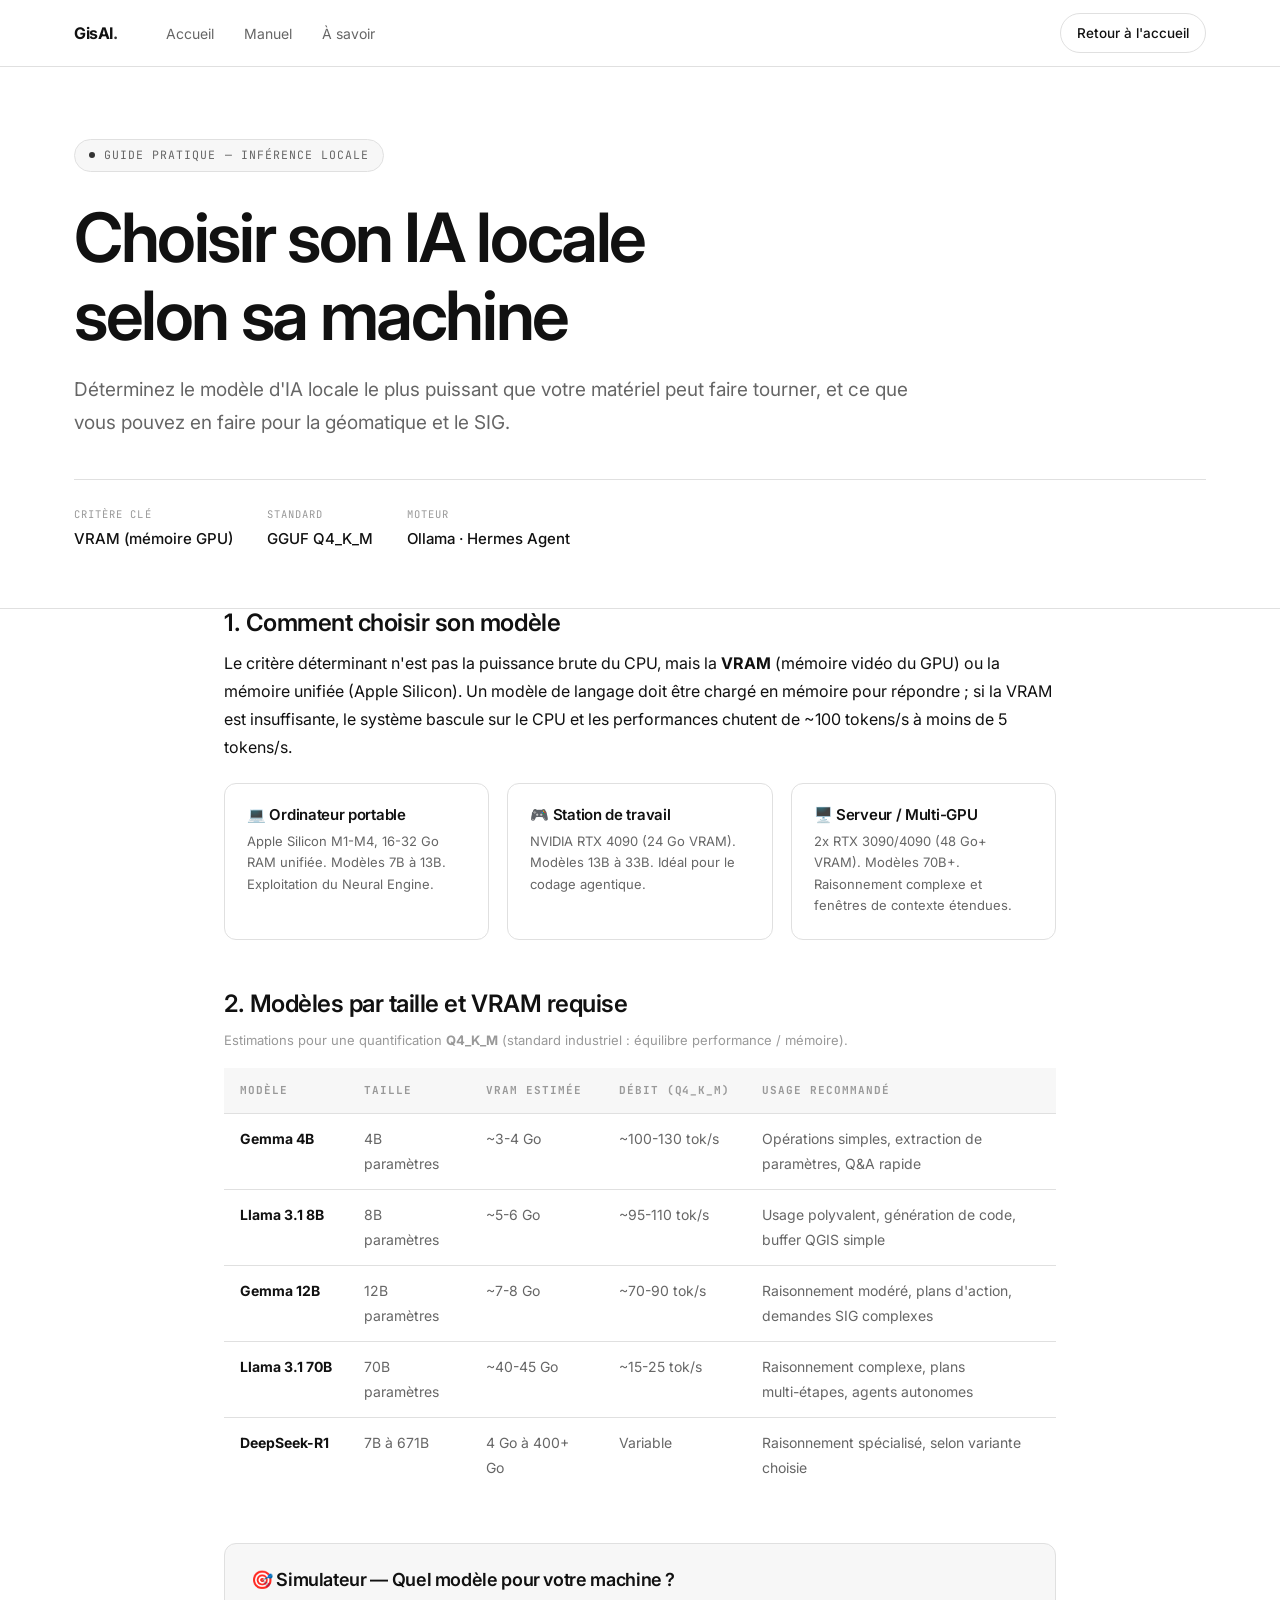
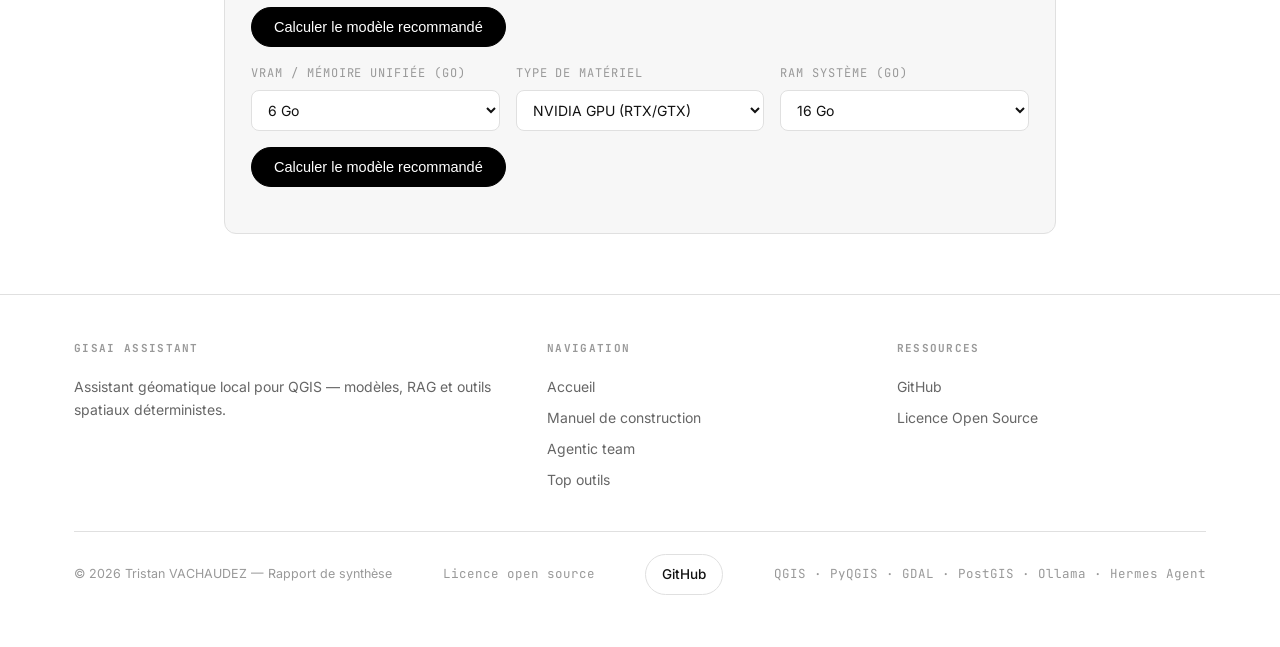
==== commit c024f96f: "Update choix-ia-locale.html" ====
--- a/choix-ia-locale.html
+++ b/choix-ia-locale.html
@@ -131,7 +131,7 @@
   <header class="nav">
     <div class="wrap nav-in">
       <a href="index.html" class="brand">
-        <div>GeoAI<span>.</span></div>
+        <div>GisAI<span>.</span></div>
       </a>
       <ul class="nav-links">
         <li><a href="index.html">Accueil</a></li>
@@ -317,7 +317,7 @@
     <div class="wrap">
       <div class="foot-grid">
         <div>
-          <h5>GeoAI Assistant</h5>
+          <h5>GisAI Assistant</h5>
           <span>Assistant géomatique local pour QGIS — modèles, RAG et outils spatiaux déterministes.</span>
         </div>
         <div>
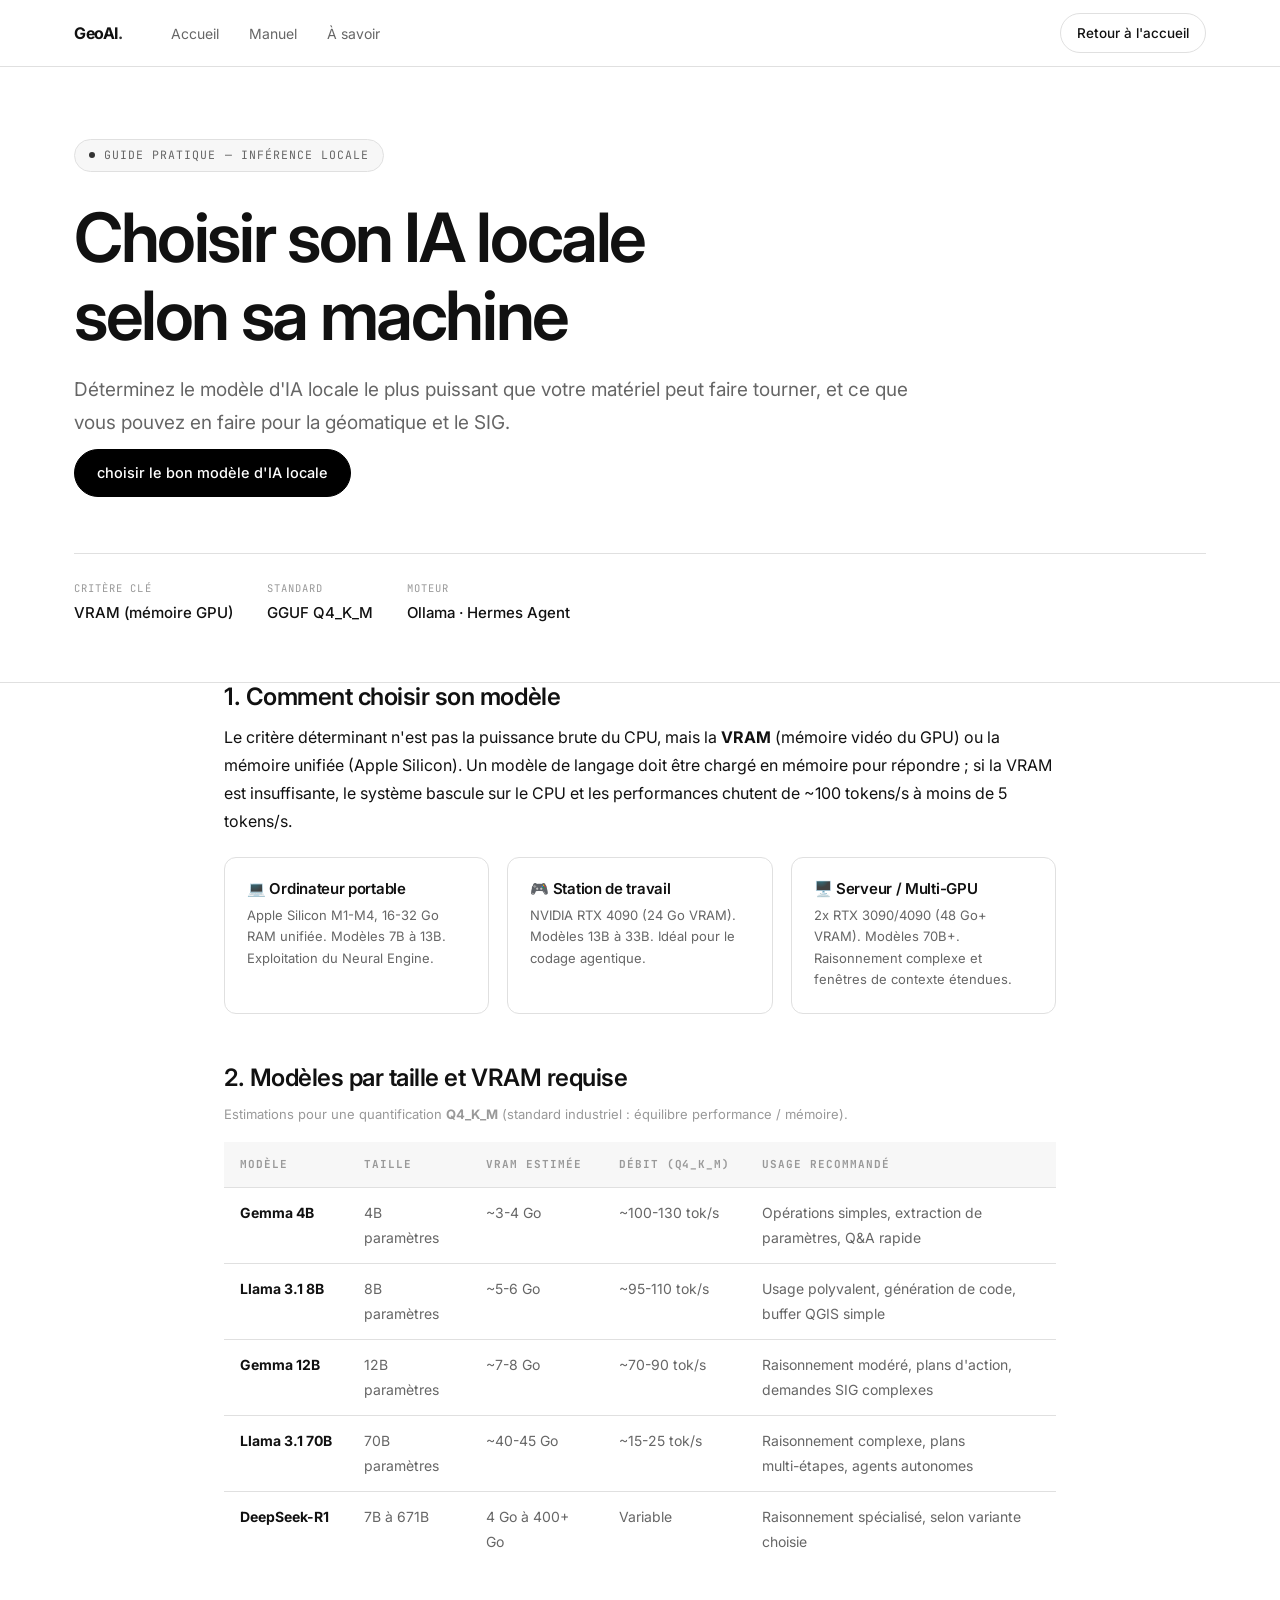
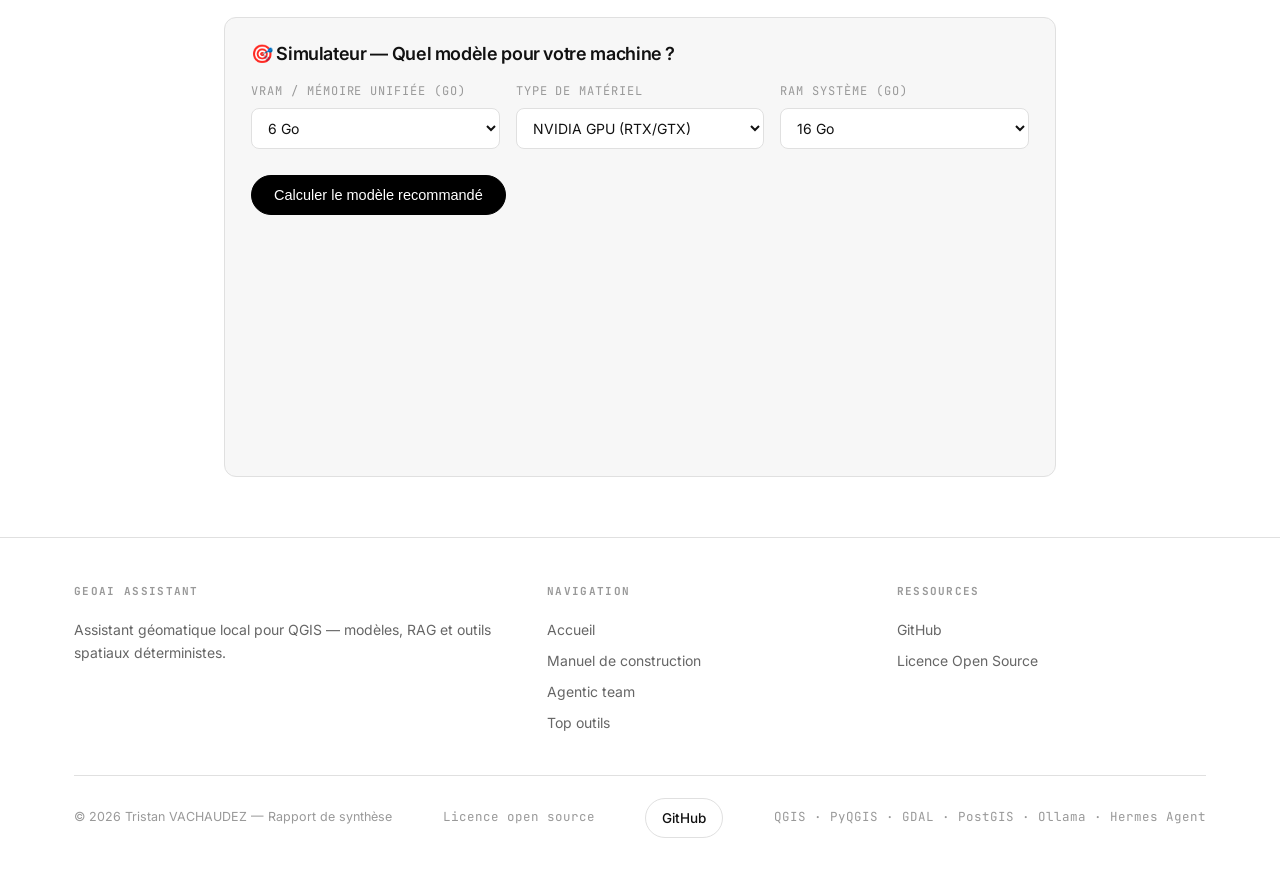
==== commit 3ca0c6aa: "Enhance styles and update branding in HTML" ====
--- a/choix-ia-locale.html
+++ b/choix-ia-locale.html
@@ -49,20 +49,37 @@
       font-size: 14px;
       color: var(--text);
       font-family: var(--sans);
+      transition: border-color 0.2s; /* Transition pour le focus */
+    }
+    .sim-field select:focus, .sim-field input:focus {
+        border-color: var(--primary-color);
+        outline: none;
+    }
+    .btn, .sim-btn {
+      transition: background-color 0.2s, transform 0.1s;
+      cursor: pointer;
+    }
+    .btn:hover, .sim-btn:hover {
+        transform: translateY(-1px);
     }
     .sim-btn {
       grid-column: 1 / -1;
       width: fit-content;
+      margin-top: 10px;
+      margin-bottom: 16px;
     }
     .sim-result {
-      margin-top: 24px;
-      padding: 20px;
-      background: #fff;
-      border: 1px solid var(--line);
-      border-radius: var(--r-lg);
-      display: none;
-    }
-    .sim-result.show { display: block; }
+      opacity: 0;
+      transform: translateY(20px);
+      transition: opacity 0.5s ease-out, transform 0.5s ease-out;
+      visibility: hidden;
+    }
+    /* Classe ajoutée en JS pour forcer l'affichage animé */
+    .sim-result.show { 
+      opacity: 1; 
+      transform: translateY(0); 
+      visibility: visible; 
+    }
     .result-badge {
       display: inline-flex;
       align-items: center;
@@ -116,6 +133,10 @@
       background: #f7f7f7;
       border: 1px solid var(--line);
       border-radius: var(--r-md);
+      transition: background-color 0.2s;
+    }
+    .result-tasks li:hover {
+        background-color: #eef;
     }
     .warning {
       margin-top: 16px;
@@ -131,7 +152,7 @@
   <header class="nav">
     <div class="wrap nav-in">
       <a href="index.html" class="brand">
-        <div>GisAI<span>.</span></div>
+        <div>GeoAI<span>.</span></div>
       </a>
       <ul class="nav-links">
         <li><a href="index.html">Accueil</a></li>
@@ -159,6 +180,7 @@
       <p class="lead" style="max-width: 72ch;">
         Déterminez le modèle d'IA locale le plus puissant que votre matériel peut faire tourner, et ce que vous pouvez en faire pour la géomatique et le SIG.
       </p>
+      <a href="#simulateur" class="btn btn-primary sim-btn">choisir le bon modèle d'IA locale</a>
       <div class="hero-meta" style="margin-top: 40px;">
         <div class="m"><div class="k">Critère clé</div><div class="v">VRAM (mémoire GPU)</div></div>
         <div class="m"><div class="k">Standard</div><div class="v">GGUF Q4_K_M</div></div>
@@ -257,7 +279,7 @@
       <section id="simulateur">
         <div class="simulator">
           <h3>🎯 Simulateur — Quel modèle pour votre machine ?</h3>
-          <button type="button" id="btn-calculer-2" class="btn btn-primary" style="margin-bottom: 16px;">Calculer le modèle recommandé</button>
+          
           <div class="sim-form">
             <div class="sim-field">
               <label for="vram">VRAM / Mémoire unifiée (Go)</label>
@@ -317,7 +339,7 @@
     <div class="wrap">
       <div class="foot-grid">
         <div>
-          <h5>GisAI Assistant</h5>
+          <h5>GeoAI Assistant</h5>
           <span>Assistant géomatique local pour QGIS — modèles, RAG et outils spatiaux déterministes.</span>
         </div>
         <div>
